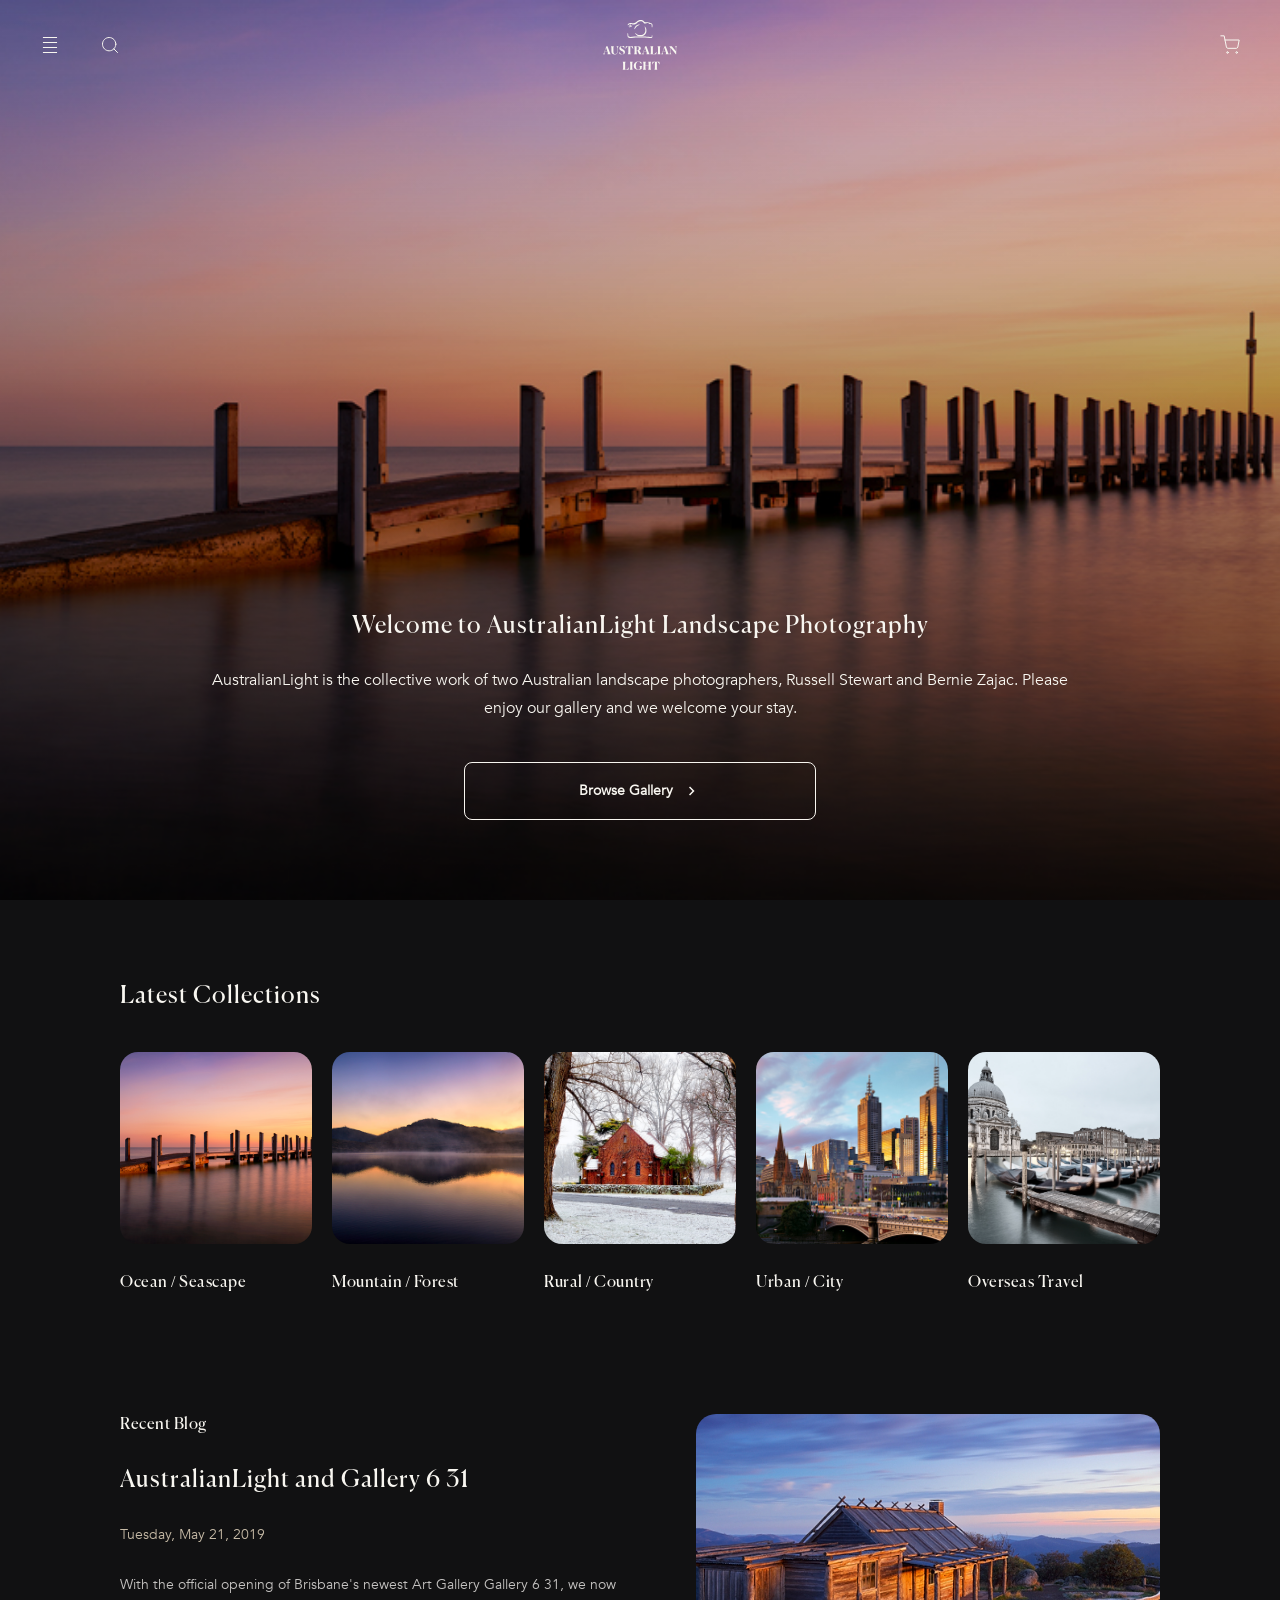
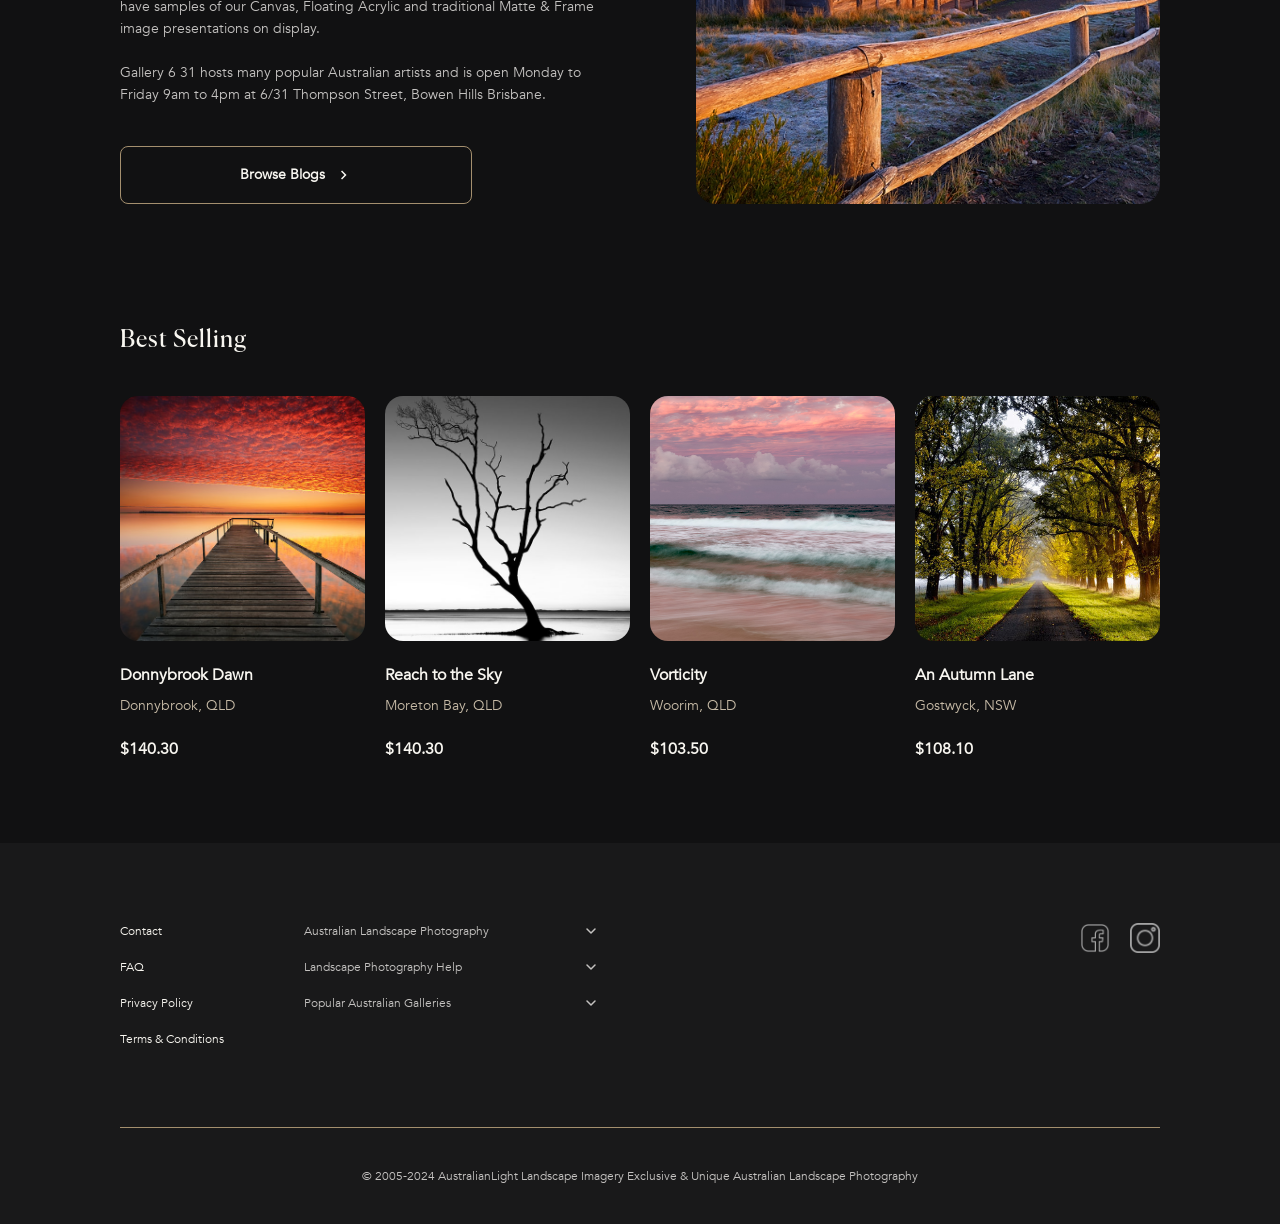
==== index.html @ 19e33f9a "Add 'history' section in search panel and use javascript to make the history items interactive." ====
<!DOCTYPE html>
<html lang="en">
<head>
    <meta charset="UTF-8">
    <meta name="viewport" content="width=device-width, initial-scale=1.0">
    <title>Document</title>
    <link rel="stylesheet" href="styles.css">

</head>

<body>
    
<header class="header">
    <nav class="nav">
        <div class="nav-left">

            <div class="sidebar" id="site-menu">
                
                <div>
                    <button class="closebtn" onclick="closeNav()" aria-label="Close menu">×</button>
                </div>
                
                <div class="sidebar-main">
                    <a href="latest_releases.html" class="body-1-medium">Latest Releases</a>

                    <button class="dropdown-btn body-1-medium" onclick="toggleDropdown(this)">
                        By Photographer
                        <svg class="arrow" width="16" height="16" viewBox="0 0 16 16">
                            <path d="M4 6L8 10L12 6" stroke="currentColor" stroke-width="1.5" fill="none" stroke-linecap="round" stroke-linejoin="round"/>
                        </svg>
                    </button>
                    <div class="dropdown">
                        <p class="body-2">Bernie Zajac</p>
                        <p class="body-2">Russels Stewart</p>
                    </div>

                    <button class="dropdown-btn body-1-medium" onclick="toggleDropdown(this)">
                        Print Galleries
                        <svg class="arrow" width="16" height="16" viewBox="0 0 16 16">
                            <path d="M4 6L8 10L12 6" stroke="currentColor" stroke-width="1.5" fill="none" stroke-linecap="round" stroke-linejoin="round"/>
                        </svg>
                    </button>
                    <div class="dropdown">
                        <a href="ocean.html" class="body-2">Ocean / Seascape</a>
                        <p class="body-2">Mountain / Forest</p>
                        <p class="body-2">Rural / Country</p>
                        <p class="body-2">Urban / City</p>
                        <p class="body-2">Panorama</p>
                        <p class="body-2">B&W / Toned</p>
                        <p class="body-2">Overseas Travel</p>
                    </div>

                    <button class="dropdown-btn body-1-medium" onclick="toggleDropdown(this)">
                        About
                        <svg class="arrow" width="16" height="16" viewBox="0 0 16 16">
                            <path d="M4 6L8 10L12 6" stroke="currentColor" stroke-width="1.5" fill="none" stroke-linecap="round" stroke-linejoin="round"/>
                        </svg>
                    </button>
                    <div class="dropdown">
                        <p class="body-2">About Us</p>
                        <p class="body-2">Our Mounts & Frames</p>
                        <p class="body-2">Our Print Process</p>
                        <p class="body-2">Our Print Sizes</p>
                    </div>

                    <button class="dropdown-btn body-1-medium" onclick="toggleDropdown(this)">
                        Blog
                        <svg class="arrow" width="16" height="16" viewBox="0 0 16 16">
                            <path d="M4 6L8 10L12 6" stroke="currentColor" stroke-width="1.5" fill="none" stroke-linecap="round" stroke-linejoin="round"/>
                        </svg>
                    </button>
                    <div class="dropdown">
                        <p class="body-2">AusLight SpotLights</p>
                        <a href="general.html" class="body-2">General</a>
                        <p class="body-2">Image Previews</p>
                        <p class="body-2">New Print Releases</p>
                        <p class="body-2">New Products</p>
                        <p class="body-2">Photography Adventures</p>
                        <p class="body-2">Photography Tips</p>
                    </div>

                    <p class="body-1-medium">Workshops</p>
                </div>

                <div class="sidebar-divider"></div>

                <div class="sidebar-bottom">

                    <button class="dropdown-btn body-1-medium" onclick="toggleDropdown(this)">
                        AUD / English
                        <svg class="arrow" width="16" height="16" viewBox="0 0 16 16">
                            <path d="M4 6L8 10L12 6" stroke="currentColor" stroke-width="1.5" fill="none" stroke-linecap="round" stroke-linejoin="round"/>
                        </svg>
                    </button>
                    <div class="dropdown">
                        <p class="body-2">AUD / English</p>
                        <p class="body-2">USD / English</p>
                    </div>

                    <p class="body-1-medium">Log In</p>
                    <p class="body-1-medium">Contact Us</p>
                </div>

            </div>

            <button class="menu-btn" aria-label="Open menu" onclick="openNav()">
                <img src="Assets/Menu.svg" alt="">
            </button>
            <button class="search-btn" aria-label="Search" onclick="openSearch()">
                <img src="Assets/Search.svg" alt="">
            </button>
        </div>

        <div class="logo">
            <button class="logo-btn" aria-label="Logo">
                <a href="index.html"><img src="Assets/Logo.svg" alt=""></a>
            </button>
        </div>

        <div class="nav-right">
            <button class="cart-btn" aria-label="Shopping cart">
                <img src="Assets/Cart.svg" alt="">
            </button>
        </div>
    </nav>
</header>

<main class="page-shell">

    <section class="hero">
        <div class="hero-overlay"></div>
        <div class="hero-content">
            <h1 class="hero-title h1">Welcome to AustralianLight Landscape Photography</h1>
            <p class="hero-description body-1">
                AustralianLight is the collective work of two Australian landscape photographers, Russell Stewart and Bernie Zajac. Please enjoy our gallery and we welcome your stay.
            </p>
            <a href="latest_releases.html" class="btn-primary body-2-bold">
                Browse Gallery
                <img src="Assets/Arrow.svg" alt="Arrow">
            </a>
        </div>
    </section>

    <section class="container" id="collections">
        <h1 class="section-title">Latest Collections</h1>
        <div class="collections-grid">
            <a href="ocean.html" class="collection-card">
                <article class="collection-image">
                    <img src="Assets/Ocean.jpg">
                </article>
                <h2>Ocean / Seascape</h2>
            </a>

            <figure class="collection-card">
                <article class="collection-image">
                    <img src="Assets/Mountain.jpg">
                </article>
                <h2>Mountain / Forest</h2>
            </figure>

            <figure class="collection-card">
                <article class="collection-image">
                    <img src="Assets/Rural.jpg">
                </article>
                <h2>Rural / Country</h2>
            </figure>

            <figure class="collection-card">
                <article class="collection-image">
                    <img src="Assets/Urban.jpg">
                </article>
                <h2>Urban / City</h2>
            </figure>

            <figure class="collection-card">
                <article class="collection-image">
                    <img src="Assets/Overseas.jpg">
                </article>
                <h2>Overseas Travel</h2>
            </figure>
        </div>
    </section>

    <section class="container" id="recent-blog">
        <div class="blog-grid">
            <div class="blog-content">
                <div class="blog-content-text">
                    <h2>Recent Blog</h2>
                    <h1>AustralianLight and Gallery 6 31</h1>
                    <p class="body-2-accent">Tuesday, May 21, 2019</p>
                    <p class="body-2">With the official opening of Brisbane's newest Art Gallery Gallery 6 31, we now have samples of our Canvas, Floating Acrylic and traditional Matte & Frame image presentations on display. <br> <br> Gallery 6 31 hosts many popular Australian artists and is open Monday to Friday 9am to 4pm at 6/31 Thompson Street, Bowen Hills Brisbane.</p>
                </div>
                <a href="Blogs" class="btn-secondary body-2-bold">
                    Browse Blogs <img src="Assets/Arrow.svg" alt="Arrow">
                </a>
            </div>
            <div class="blog-image">
                <img src="Assets/Blog.jpg">
            </div>
        </div>
    </section>

    <section class="container" id="best-selling">
        <h1 class="section-title">Best Selling</h1>
        <div class="product-grid">
            <figure class="product-card">
                <article class="product-image">
                    <img src="Assets/Donnybrook Dawn.jpg">
                </article>
                <div class="product-info">
                    <p class="body-1-medium">Donnybrook Dawn</p>
                    <p class="body-2-accent">Donnybrook, QLD</p>
                    <p class="body-1-medium">$140.30</p>
                </div>
            </figure>

            <figure class="product-card">
                <article class="product-image">
                    <img src="Assets/Reach to the Sky.jpg">
                </article>
                <div class="product-info">
                    <p class="body-1-medium">Reach to the Sky</p>
                    <p class="body-2-accent">Moreton Bay, QLD</p>
                    <p class="body-1-medium">$140.30</p>
                </div>
            </figure>

            <figure class="product-card">
                <article class="product-image">
                    <img src="Assets/Vorticity.jpg">
                </article>
                <div class="product-info">
                    <p class="body-1-medium">Vorticity</p>
                    <p class="body-2-accent">Woorim, QLD</p>
                    <p class="body-1-medium">$103.50</p>
                </div>
            </figure>

            <figure class="product-card">
                <article class="product-image">
                    <img src="Assets/An Autumn Lane.jpg">
                </article>
                <div class="product-info">
                    <p class="body-1-medium">An Autumn Lane</p>
                    <p class="body-2-accent">Gostwyck, NSW</p>
                    <p class="body-1-medium">$108.10</p>
                </div>
            </figure>
        </div>
    </section>

</main>

<aside class="search-panel" id="search-panel">
    <div class="search-inner">
        <div class="search-top">
            <button class="search-back-btn" onclick="closeSearch()" aria-label="Close search">
                <img src="Assets/Arrow.svg" style="transform: scaleX(-1);">
            </button>

            <div class="search-input-wrap">
                <input type="text" id="search-input" class="search-input body-2" placeholder="Search key words" oninput="handleSearchInput()">
                <button class="search-submit-btn" aria-label="Search">
                    <img src="Assets/Search.svg" alt="">
                </button>
            </div>
        </div>

        <div class="search-empty" id="search-empty">
            <section class="search-history">
                <h2>History</h2>

                <div class="history-list">
                    <div class="history-item body-2">
                        <span class="history-text clickable" onclick="fillSearch('Sunset')">
                            Sunset
                        </span>
                        <button class="history-delete body-1" onclick="deleteHistory(this)">×</button>
                    </div>
                    <div class="history-item body-2">
                        <span class="history-text">
                            Darling Harbour
                        </span>
                        <button class="history-delete body-1" onclick="deleteHistory(this)">×</button>
                    </div>
                
                    <div class="history-item body-2">
                        <span class="history-text">
                            Ocean
                        </span>
                        <button class="history-delete body-1" onclick="deleteHistory(this)">×</button>
                    </div>
                </div>
            </section>


        </div>

</aside>

<footer class="footer">
    <div class="footer-grid">
        <div class="footer-column">
            <p class="caption">Contact</p>
            <p class="caption">FAQ</p>
            <p class="caption">Privacy Policy</p>
            <p class="caption">Terms & Conditions</p>
        </div>
        <div class="footer-dropdown">
            <button class="dropdown-btn caption" onclick="toggleDropdown(this)">
                Australian Landscape Photography
                <svg class="arrow" width="16" height="16" viewBox="0 0 16 16">
                    <path d="M4 6L8 10L12 6" stroke="currentColor" stroke-width="1.5" fill="none" stroke-linecap="round" stroke-linejoin="round"/>
                </svg>
            </button>
            <div class="dropdown">
                <p class="caption">Exclusive Framed Prints</p>
                <p class="caption">Our Mounts and Frames</p>
                <p class="caption">Fine Art Landscape Photography</p>
                <p class="caption">Victorian Landscape Photography</p>
                <p class="caption">Melbourne Landscape Photography</p>
                <p class="caption">Sunshine Coast Landscape Photographer</p>
                <p class="caption">Canvas Wall Prints and Framed Art</p>
            </div>

            <button class="dropdown-btn caption" onclick="toggleDropdown(this)">
                Landscape Photography Help
                <svg class="arrow" width="16" height="16" viewBox="0 0 16 16">
                    <path d="M4 6L8 10L12 6" stroke="currentColor" stroke-width="1.5" fill="none" stroke-linecap="round" stroke-linejoin="round"/>
                </svg>
            </button>
            <div class="dropdown">
                <p class="caption">Landscape Photography Help</p>
                <p class="caption">Landscape Photography Blog</p>
                <p class="caption">Australian Photography Workshops</p>
                <p class="caption">Landscape Photography Tips</p>
                <p class="caption">Top 10 Tips for the Landscape Photographer</p>
                <p class="caption">How to Create Panoramic Images</p>
                <p class="caption">How to Photograph Lightning & Storms</p>
                <p class="caption">Focal Length vs. Perspective - What's the difference?</p>
                <p class="caption">How to use Graduated Neutral Density Filters</p>
            </div>

            <button class="dropdown-btn caption" onclick="toggleDropdown(this)">
                Popular Australian Galleries
                <svg class="arrow" width="16" height="16" viewBox="0 0 16 16">
                    <path d="M4 6L8 10L12 6" stroke="currentColor" stroke-width="1.5" fill="none" stroke-linecap="round" stroke-linejoin="round"/>
                </svg>
            </button>
            <div class="dropdown">
                <p class="caption">Australian Panoramic Photography</p>
                <p class="caption">Seascape Photos for Home</p>
                <p class="caption">Australian Landscape Photography</p>
                <p class="caption">Melbourne City Canvas</p>
                <p class="caption">Sunshine Coast Panoramic Photos</p>
                <p class="caption">Brisbane Landscape Photography</p>
                <p class="caption">Gold Coast Landscape Photography</p>
                <p class="caption">Fine Art Australian Landscape Prints</p>
                <p class="caption">Interior Design Ideas - Big Wall Prints</p>
            </div>
        </div>
        <div class="footer-social">
            <figure class="social-link">
                <img src="Assets/Facebook.png">
            </figure>
            <figure class="social-link">
                <img src="Assets/Instagram.png">
            </figure>
        </div>
    </div>

    <div class="footer-bottom">
        <div class="footer-divider"></div>
        <p class="caption">© 2005-2024 AustralianLight Landscape Imagery Exclusive & Unique Australian Landscape Photography</p>
    </div>
</footer>

<script src="script.js"></script>

</body>
</html>
---- styles.css ----
:root {
    /*Typeface*/
    --font-heading: 'Canela', serif;
    --font-body: 'Avenir', sans-serif;

    --color-bg-primary: #111112;
    --color-bg-secondary: #19191A;
    --color-bg-tertiary: #2c2c2c;

    --color-text-primary: #f8f6f0;
    --color-text-secondary: #c4c2c0;
    --color-text-tertiary: #605f5f;

    --color-accent: #a48f6e;
    --color-accent-light: #c6baa6;
}

@font-face {
    font-family: 'Canela';
    src: url('Canela Family/Canela-Regular-Trial.otf') format('opentype');
    font-weight: 400;
    font-style: normal;
}

@font-face {
    font-family: 'Avenir';
    src: url('Avenir\ Family/Avenir-Book.woff2') format('woff2');
    font-weight: 400;
    font-style: normal;
}

h1, h2 {
    font-family: 'Canela', serif;
    font-weight: 400; 
    color: var(--color-text-primary);
    margin: 0;
}

h1 {
    font-size: 24px;
    line-height: 32px;
    letter-spacing: 1px;
}

h2 {
    font-size: 16px;
    line-height: 22px;
    letter-spacing: 0.5px;
}

html {
    scroll-behavior: smooth;
}

body {
    margin: 0;
    font-family: 'Avenir', sans serif;
    font-weight: 400;
    color: var(--color-text-primary);
    background-color: var(--color-bg-primary);
}

main {
    background-color: var(--color-bg-primary);
}

.body-1 { 
    font-weight: 400;
    font-size: 16px;
    line-height: 28px;
    margin: 0;
}

.body-1-medium {
    font-weight: 600;
    font-size: 16px;
    line-height: 28px;
    margin: 0;
}

.body-2 { 
    font-family: 'Avenir';
    font-weight: 400;
    font-size: 14px;
    line-height: 22px;
    margin: 0;
}

.body-2-bold { 
    font-weight: bold;
    font-size: 14px;
    line-height: 22px;
    margin: 0;
}

.body-2-accent {
    font-weight: 400;
    font-size: 14px;
    line-height: 22px;
    color: var(--color-accent-light);
    margin: 0;
}

.caption {
    font-weight: 400;
    font-size: 12px;
    margin: 0;
}

.caption-para {
    font-weight: 400;
    font-size: 12px;
    margin: 0;
    line-height: 20px;
}

a {
    text-decoration: none;
    color: var(--color-text-primary);
}

button {
    background: none;
    border: none;
    cursor: pointer;
    padding: 0;
    margin: 0;
    font-family: 'Avenir', sans serif;
    font-weight: 400;
    color: var(--color-text-primary);
}

img {
    max-width: 100%;
    height: auto;
    display: block;
}

figure {
    margin: 0;
}

select {
    color: var(--color-text-primary);
    text-decoration: none;
    font-family: 'Avenir', sans serif;
    font-weight: 400;
}

.container {
    max-width: 1440px;
    margin: 0 auto;
    padding: 80px 120px 0 120px;
}

.section-title {
    margin-bottom: 40px;
}

.header {
    position: fixed;
    top: 0;
    left: 0;
    right: 0;
    z-index: 1000;
    background-color: transparent;
    transition: background-color 0.4s ease;
    height: 90px;
}

.header.scrolled {
    background-color: #111112cc;
}

.nav {
    display: grid;
    grid-template-columns: 1fr auto 1fr; /*flexible space*/
    align-items: center;
    padding: 20px 40px;
}

.nav-left {
    display: flex;
    align-items: center;
    gap: 40px;
    justify-self: start;
}

.logo {
    justify-self: center;
    height: 50px;
}

.logo-btn {
    padding: 0;
    border: none;
}

.nav-right {
    display: flex;
    align-items: center;
    justify-self: end;
}

.menu-btn, .search-btn, .cart-btn {
    padding: 0px;
}

.sidebar {
    width: 0;
    height: 100%;
    position: fixed;
    z-index: 1000;
    top: 0;
    left: 0;
    background-color: var(--color-bg-secondary);
    overflow-x: hidden;
    transition: 0.5s;
}

.closebtn {
    position: absolute;
    top: 40px;
    right: 40px;
    font-size: 30px;
    color: var(--color-text-tertiary);
    cursor: pointer;
}

.sidebar-main,
.sidebar-bottom {
    display: flex;
    flex-direction: column;
}

.sidebar-main {
    margin: 80px 0 40px 0;
}

.sidebar a, .sidebar p, 
.dropdown-btn {
    width: 100%;
    min-height: 60px;
    padding: 0 40px;
    box-sizing: border-box;
    display: flex;
    align-items: center;
    justify-content: space-between;
    text-align: left;
    white-space: nowrap;
    background: none;
    border: none;
    color: var(--color-text-primary);
    cursor: pointer;
}

.sidebar p {
    cursor: default;
}

.sidebar-bottom a,
.sidebar-bottom .dropdown-btn {
    color: var(--color-text-secondary);
}

.sidebar a:hover,
.dropdown-btn:hover {
    color: var(--color-accent);
}

.dropdown {
    max-height: 0;
    overflow: hidden;
    transition: max-height 0.5s ease;
}

.dropdown a, .dropdown p {
    min-height: 40px;
    color: var(--color-text-secondary);
    padding-left: 50px;
}

.dropdown p:hover {
    color: var(--color-accent);
    cursor: default;
}

.dropdown-btn.active + .dropdown {
    max-height: 360px;
}

.arrow {
    transition: transform 0.3s ease;
    flex-shrink: 0;
}

.dropdown-btn.active .arrow {
    transform: rotate(180deg);
}

.price-filter {
    display: flex;
    align-items: center;
    gap: 10px;
    padding: 10px 40px;
}

.price-input {
    width: 100%;
    height: 42px;
    border: 1px solid var(--color-text-tertiary);
    border-radius: 10px;
    background: transparent;
    color: var(--color-text-primary);
    padding: 0 10px;
}

.price-input::placeholder {
    color: var(--color-text-tertiary);
}

.price-input:focus {
    outline: none;
    border-color: var(--color-accent);
}

.price-dash {
    color: var(--color-text-tertiary);
}

.filter-options {
    min-height: 0;
    display: flex;
    flex-direction: column;
    gap: 16px;
    padding: 0 40px;
}

.filter-option {
    min-height: 32px;
    display: flex;
    align-items: center;
    gap: 18px;
    cursor: pointer;
}

.filter-option input[type="checkbox"] {
    appearance: none;
    width: 18px;
    height: 18px;
    border: 1px solid var(--color-text-tertiary);
    border-radius: 50%;
    position: relative;
}

.filter-option input[type="checkbox"]::after {
    content: "";
    position: absolute;
    width: 8px;
    height: 8px;
    background-color: var(--color-accent);
    border-radius: 50%;
    top: 50%;
    left: 50%;
    transform: translate(-50%, -50%) scale(0);
    transition: transform 0.2s ease;
}

.filter-option input[type="checkbox"]:checked::after {
    transform: translate(-50%, -50%) scale(1);
}

.filter-option input[type="checkbox"]:hover {
    border-color: var(--color-accent);
}

.sidebar-divider {
    height: 1px;
    background-color: var(--color-accent);
    opacity: 0.6;
    margin: 28px 40px;
}

.sort-wrapper {
    position: relative;
}

.sort-menu {
    position: absolute;
    top: 32px;
    right: 0;
    width: 220px;
    background-color: var(--color-bg-secondary);
    padding: 16px 0;
    display: none;
    z-index: 1000;
}

.sort-menu.open {
    display: flex;
    flex-direction: column;
}

.sort-menu button {
    width: 100%;
    padding: 12px 24px;
    text-align: left;
    color: var(--color-text-secondary);
}

.sort-menu button:hover {
    color: var(--color-accent);
}

.sort-btn.active .arrow {
    transform: rotate(180deg);
}

.search-panel {
    width: 0;
    height: 100vh;
    position: fixed;
    top: 0;
    left: 0;
    z-index: 3000;
    background-color: var(--color-bg-secondary);
    overflow-x: hidden;
    overflow-y: auto;
    transition: width 0.4s ease;
}

.search-panel.open {
    width: 520px;
}

.search-inner {
    width: 520px;
    padding: 40px;
    box-sizing: border-box;
}

.search-top {
    display: flex;
    align-items: center;
    gap: 20px;
    margin-bottom: 30px;
}

.search-input-wrap {
    flex: 1;
    height: 48px;
    background-color: var(--color-bg-tertiary);
    border-radius: 8px;
    display: flex;
    align-items: center;
    padding: 0 16px;
}

.search-input {
    flex: 1;
    border: none;
    outline: none;
    background: transparent;
    color: var(--color-text-primary);
}

.search-input::placeholder {
    color: var(--color-text-tertiary);
}

.search-history h2 {
    margin-bottom: 20px;
}

.history-list {
    display: flex;
    flex-direction: column;
    gap: 16px;
}

.history-item {
    display: flex;
    justify-content: space-between;
    color: var(--color-text-secondary);
}

.history-item span {
    color: var(--color-text-secondary);
}

.history-text.clickable {
    cursor: pointer;
}

.history-delete {
    color: var(--color-text-secondary);
}

.history-delete:hover {
    color: var(--color-accent);
}

.hero {
    position: relative;
    height: 100vh;
    display: flex;
    align-items: flex-end;
    justify-content: center;
    text-align: center;
    background-image: url(Assets/Hero.jpg);
    background-size: cover;
    background-position: center;
    background-repeat: no-repeat;
    background-attachment: fixed;
    overflow: hidden;
}

.hero-overlay {
    position: absolute;
    inset: 0;
    background: linear-gradient(
        to bottom,
        #11111200,
        #111112bd
    );
    pointer-events: none;
    mix-blend-mode: multiply;
}

.breadcrumb, .quicknav {
    display: flex;
    align-items: center;
    gap: 14px;
    color: var(--color-text-secondary);
    padding: 130px 120px 40px 120px;
}

.breadcrumb img, .quicknav img {
    opacity: 60%;
}

.breadcrumb a, .quicknav a {
    color: var(--color-text-secondary);
}

.breadcrumb a:hover, .quicknav a:hover {
    color: var(--color-accent);
}

.hero-content {
    position: relative;
    z-index: 1;
    max-width: 860px;
    padding: 0 40px;
    margin-bottom: 80px;
}

.hero-title {
    margin-bottom: 24px;
}

.btn-primary {
    width: 350px;
    height: 56px;
    margin-top: 40px;
    display: inline-flex;
    align-items: center;
    justify-content: center;
    border: 1px solid var(--color-text-primary);
    border-radius: 8px;
    gap: 10px;
    padding: 0;
}

.btn-primary:hover {
    background-color: var(--color-text-primary);
    color: var(--color-bg-primary);
}

.btn-primary:hover img{
    filter: brightness(0.07);
}

.collections-grid {
    display: grid;
    grid-template-columns: repeat(5, 1fr);
    gap: 20px;
}

.collection-card {
    display: flex;
    flex-direction: column;
    gap: 28px;
}

.collection-image {
    aspect-ratio: 1; /* maintains cosistent proportions */
    border-radius: 18px;
    overflow: hidden;
}

.collection-image img {
    width: 100%;
    height: 100%;
    object-fit: cover; 
}

#recent-blog {
    margin-top: 40px;
}

.blog-grid {
    display: flex;
    flex-direction: row;
    gap: 80px;
}

.blog-content {
    display: flex;
    flex-direction: column;
    gap: 40px;
}

.blog-content-text {
    display: flex;
    flex-direction: column;
    gap: 28px;
}

.blog-content-text .body-2 {
    color: var(--color-text-secondary);
}

.btn-secondary {
    width: 350px;
    height: 56px;
    display: inline-flex;
    align-items: center;
    justify-content: center;
    border: 1px solid var(--color-accent);
    border-radius: 8px;
    gap: 10px;
    padding: 0;
}

.btn-secondary:hover {
    background-color: var(--color-accent);
    color: var(--color-bg-primary);
}

.btn-secondary:hover img{
    filter: brightness(0.07);
}

.blog-image {
    aspect-ratio: 3/2;
    border-radius: 20px;
    overflow: hidden;
}

.blog-image img {
    width: 100%;
    height: 100%;
    object-fit: cover; 
}

#best-selling {
    margin-top: 40px;
}

.product-grid {
    display: grid;
    grid-template-columns: repeat(4, 1fr);
    gap: 20px;
}

.product-card {
    display: flex;
    flex-direction: column;
    gap: 20px;
}

.product-image {
    aspect-ratio: 1; 
    border-radius: 18px;
    overflow: hidden;
}

.product-image img {
    width: 100%;
    height: 100%;
    object-fit: cover; 
}

.product-info {
    display: flex;
    flex-direction: column;
    gap: 6px;
}

.product-info .body-2-accent {
    margin-bottom: 12px;
}

.product-list {
    padding: 0 120px;
}

.listing-toolbar {
    display: flex;
    justify-content: space-between;
    align-items: center;
    margin-bottom: 40px;
}

.filter-btn,
.sort-btn {
    display: inline-flex;
    align-items: center;
    gap: 12px;
    color: var(--color-text-primary);
}

.filter-btn img {
    width: 20px;
    height: 20px;
}

.products {
    display: grid;
    grid-template-columns: repeat(4, 1fr);
    column-gap: 20px;
    row-gap: 40px;
}

.product-detail {
    display: grid;
    grid-template-columns: 1.6fr 0.8fr;
    gap: 120px;
    align-items: start;
    padding: 0 120px;
}

.product-detail-image img {
    width: 100%;
    display: block;
}

.portrait-image {
    overflow: hidden;
}

.portrait-image img {
    width: 100%;
    display: block;
    object-fit: contain;
}

.product-detail-info {
    max-width: 380px;
    display: flex;
    flex-direction: column;
    gap: 20px;
}

.product-divider {
    height: 1px;
    background-color: var(--color-bg-tertiary);
}

.product-options {
    margin-top: 20px;
    display: flex;
    flex-direction: column;
    gap: 24px;
}

.option-group {
    position: relative;
    display: flex;
    flex-direction: column;
    gap: 10px;
}

.option-select {
    width: 100%;
    height: 48px;
    padding: 0 44px 0 20px;
    border: 1px solid var(--color-text-tertiary);
    border-radius: 8px;
    background-color: transparent;
    outline: none;
    cursor: pointer;

    appearance: none;
    -webkit-appearance: none;
    -moz-appearance: none;
}

.option-select:hover {
    border-color: var(--color-accent);
}

.option-group .arrow {
    position: absolute;
    right: 20px;
    bottom: 16px;
    pointer-events: none;
}

.add-cart-btn {
    height: 52px;
    margin-top: 16px;
    border-radius: 8px;
    background-color: var(--color-accent);
    color: var(--color-bg-primary);
}

.add-cart-btn:hover {
    background-color: var(--color-accent-light);
}

.product-accordion {
    margin-top: 20px;
    display: flex;
    flex-direction: column;
}

.product-accordion .dropdown-btn {
    width: 100%;
    min-height: 52px;
    padding: 0;
}

.product-accordion .dropdown {
    max-height: 0;
    overflow: hidden;
    transition: max-height 0.5s ease;
}

.product-accordion .dropdown-btn.active + .dropdown {
    max-height: 500px;
}

.product-accordion .dropdown p {
    padding: 10px 0;
    color: var(--color-text-secondary);
}

.footer {
    background-color: var(--color-bg-secondary);
    margin-top: 80px;
}

.footer-grid {
    display: grid;
    grid-template-columns: auto auto 1fr;
    padding: 80px 120px;
}

.footer-column {
    display: flex;
    flex-direction: column;
    gap: 20px;
    margin-right: 80px;
}

.footer-dropdown {
    display: flex;
    flex-direction: column;
}

.footer-dropdown .dropdown-btn {
    min-height: 0px;
    margin-bottom: 20px;
    width: 100%;
    padding: 0;
    display: flex;
    align-items: center;
    text-align: left;
    border: none;
    color: var(--color-text-secondary);
    cursor: pointer;
    gap: 10px;
}

.footer-dropdown .dropdown {
    max-height: 0;
    overflow: hidden;
    transition: max-height 0.4s ease;
}

.footer-dropdown .dropdown p {
    display: block;
    padding-left: 10px;
    margin-bottom: 20px;
    min-height: 0;
    color: var(--color-text-tertiary);
}

.footer-social {
    justify-self: end;
    display: flex;
    gap: 20px;
}

.footer-social img {
    width: 30px;
    opacity: 60%;
}

.footer-bottom {
    padding: 0 120px 40px 120px;
    text-align: center;
    color: var(--color-text-secondary);
}

.footer-divider {
    height: 1px;
    background-color: var(--color-accent);
    margin-bottom: 40px;
}

@media (max-width:1024px) {
    .container {
        padding: 80px 60px 0 60px;
    }

    .collections-grid {
        display: flex;
        gap: 20px;
        overflow-x: auto;
        scroll-snap-type: x mandatory;
    }
    
    .collection-card {
        flex: 0 0 224px;
        scroll-snap-align: start;
    }
    
    .collections-grid::-webkit-scrollbar {
        display: none;
    }

    .collections-grid {
        scrollbar-width: none;
    }

    .product-grid {
        display: flex;
        gap: 20px;
        overflow-x: auto;
        scroll-snap-type: x mandatory;
    }
    
    .product-card {
        flex: 0 0 200px;
        scroll-snap-align: start;
    }
    
    .product-grid::-webkit-scrollbar {
        display: none;
    }

    .product-grid {
        scrollbar-width: none;
    }

    .breadcrumb, .quicknav {
        padding: 130px 60px 40px 60px;
    }

    .product-list {
        padding: 0 60px;
    }

    .products {
        grid-template-columns: repeat(3, 1fr);
        gap: 40px 20px;
        overflow: visible;
        scroll-snap-type: none;
    }

    .product-detail {
        padding: 0 60px;
        gap: 60px;
    }

    .footer-grid {
        padding: 80px 60px;
    }

    .footer-bottom {
        padding: 0 60px 40px 60px;
    }
}

@media (max-width: 768px) {
    .nav {
        padding: 20px;
    }
    
    .container {
        padding: 40px 20px 0 20px;
    }

    .section-title{
        margin-bottom: 20px;
    }

    #recent-blog, #best-selling {
        gap: 20px;
        margin-top: 0;
    }

    .blog-grid {
        flex-direction: column;
        gap: 20px;
        margin-top: 0;
    }

    .blog-image {
        order: 1;
        aspect-ratio: 3/2;
    }

    .blog-content {
        order: 2;
        gap: 20px;
    }

    .blog-content-text {
        gap: 10px;
    }

    .product-list {
        padding: 0 20px;
    }

    .breadcrumb, .quicknav {
        padding: 110px 20px 20px 20px;
    }

    .products {
        grid-template-columns: repeat(2, 1fr);
        gap: 20px;
        overflow: visible;
    }

    .listing-toolbar {
        margin-bottom: 20px;
    }

    .product-detail {
        padding: 0 20px;
        display: flex;
        flex-direction: column;
        gap: 30px;
    }

    .product-accordion, .product-options {
        margin-top: 10px;
    }

    .product-detail-image {
        width: 100vw;
        margin-left: calc(-1 * 20px);
    }

    .footer {
        margin-top: 40px;
    }

    .footer-grid {
        padding: 30px 20px;
        display: flex;
        flex-direction: column;
        gap: 30px;
    }

    .footer-bottom {
        padding: 0 20px 30px 20px;
        text-align: left;
    }
}
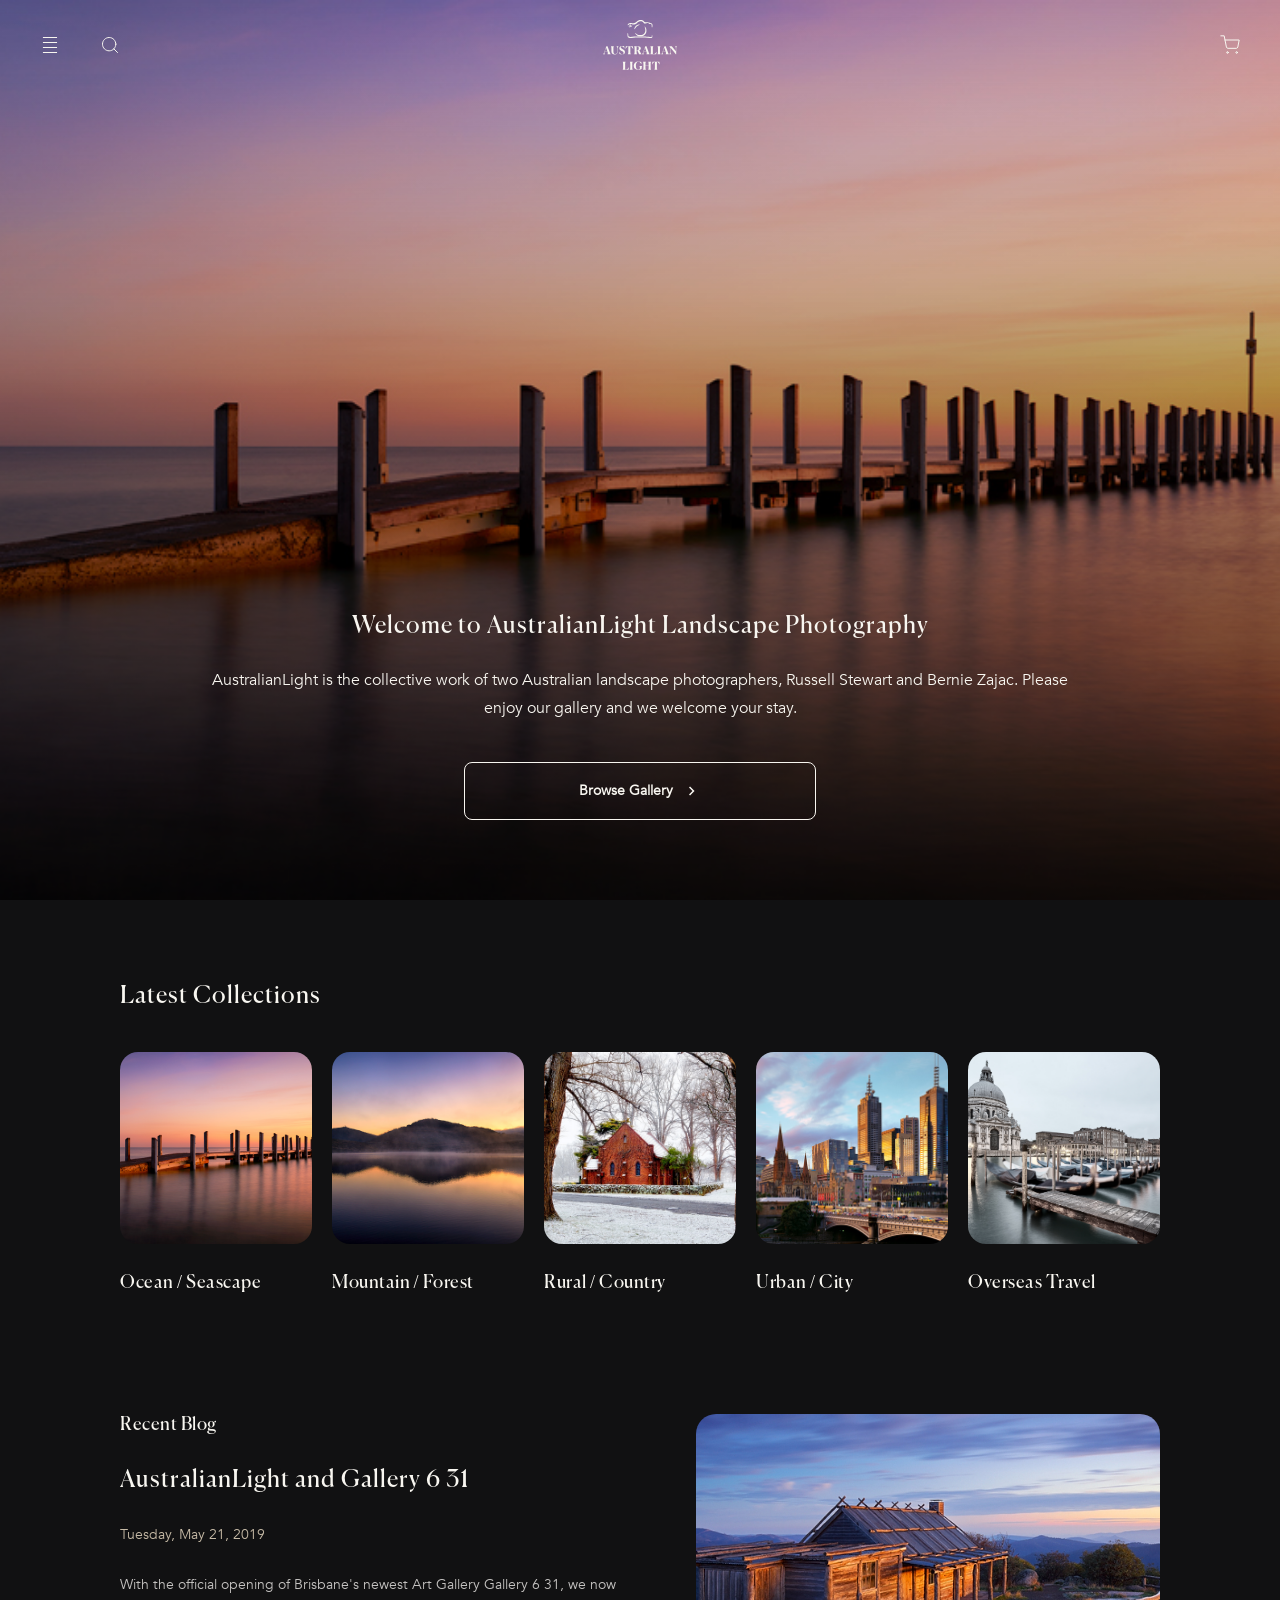
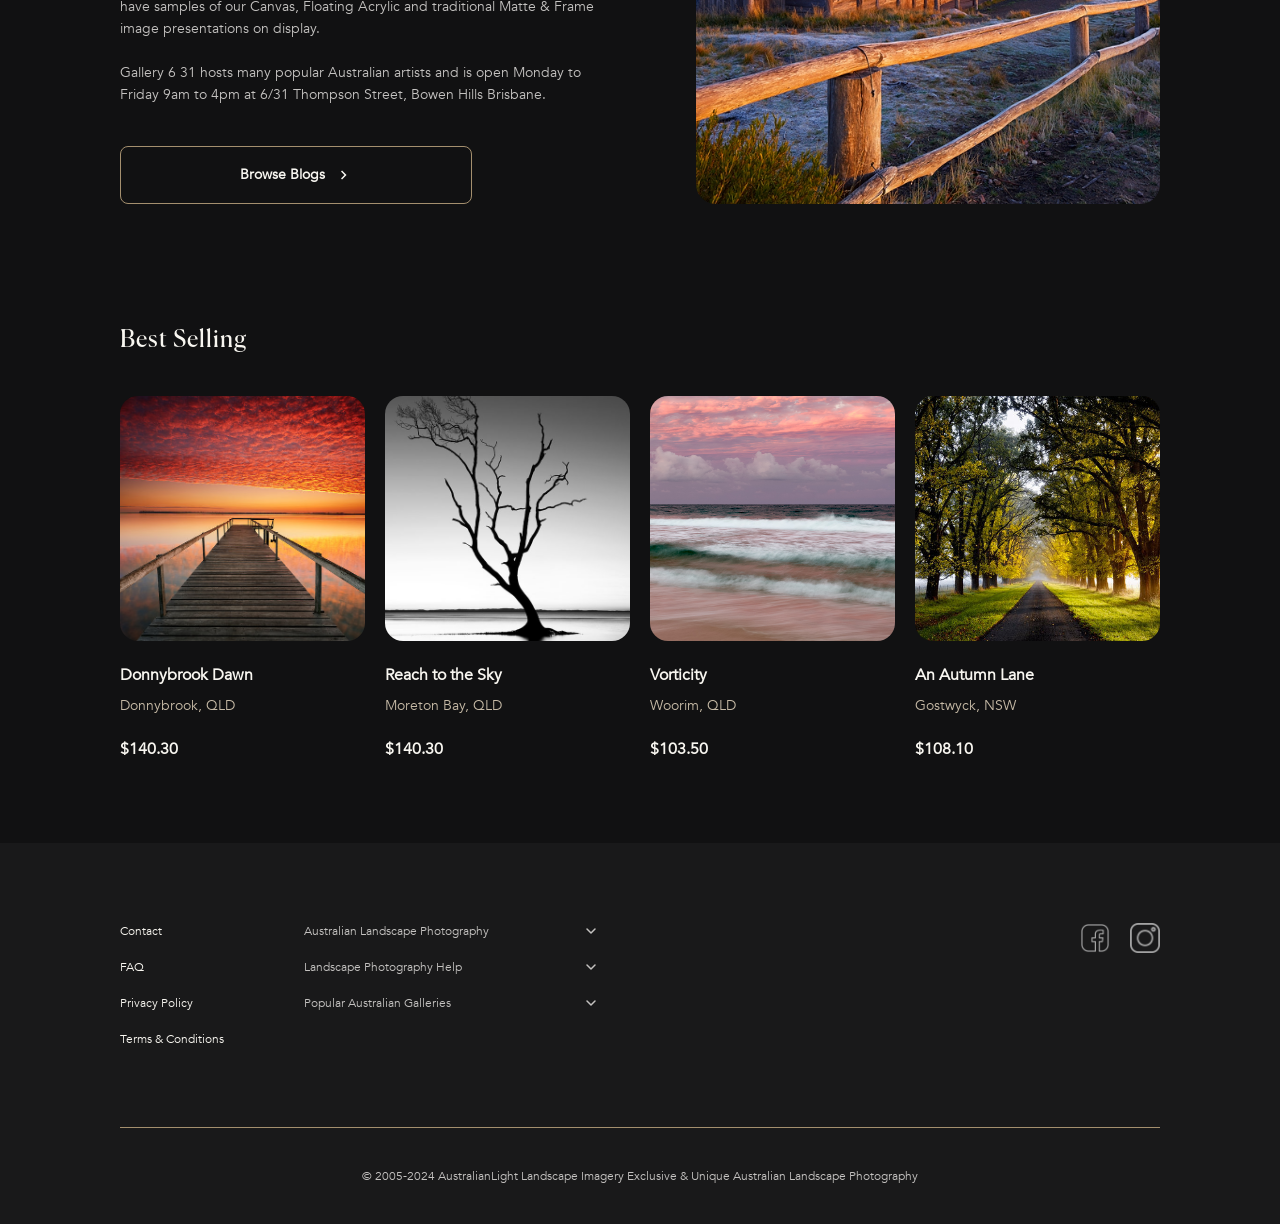
==== commit aa153123: "Adjust and debug main javascript to have all overlay panels share one close function, that only one " ====
--- a/index.html
+++ b/index.html
@@ -13,96 +13,6 @@
 <header class="header">
     <nav class="nav">
         <div class="nav-left">
-
-            <div class="sidebar" id="site-menu">
-                
-                <div>
-                    <button class="closebtn" onclick="closeNav()" aria-label="Close menu">×</button>
-                </div>
-                
-                <div class="sidebar-main">
-                    <a href="latest_releases.html" class="body-1-medium">Latest Releases</a>
-
-                    <button class="dropdown-btn body-1-medium" onclick="toggleDropdown(this)">
-                        By Photographer
-                        <svg class="arrow" width="16" height="16" viewBox="0 0 16 16">
-                            <path d="M4 6L8 10L12 6" stroke="currentColor" stroke-width="1.5" fill="none" stroke-linecap="round" stroke-linejoin="round"/>
-                        </svg>
-                    </button>
-                    <div class="dropdown">
-                        <p class="body-2">Bernie Zajac</p>
-                        <p class="body-2">Russels Stewart</p>
-                    </div>
-
-                    <button class="dropdown-btn body-1-medium" onclick="toggleDropdown(this)">
-                        Print Galleries
-                        <svg class="arrow" width="16" height="16" viewBox="0 0 16 16">
-                            <path d="M4 6L8 10L12 6" stroke="currentColor" stroke-width="1.5" fill="none" stroke-linecap="round" stroke-linejoin="round"/>
-                        </svg>
-                    </button>
-                    <div class="dropdown">
-                        <a href="ocean.html" class="body-2">Ocean / Seascape</a>
-                        <p class="body-2">Mountain / Forest</p>
-                        <p class="body-2">Rural / Country</p>
-                        <p class="body-2">Urban / City</p>
-                        <p class="body-2">Panorama</p>
-                        <p class="body-2">B&W / Toned</p>
-                        <p class="body-2">Overseas Travel</p>
-                    </div>
-
-                    <button class="dropdown-btn body-1-medium" onclick="toggleDropdown(this)">
-                        About
-                        <svg class="arrow" width="16" height="16" viewBox="0 0 16 16">
-                            <path d="M4 6L8 10L12 6" stroke="currentColor" stroke-width="1.5" fill="none" stroke-linecap="round" stroke-linejoin="round"/>
-                        </svg>
-                    </button>
-                    <div class="dropdown">
-                        <p class="body-2">About Us</p>
-                        <p class="body-2">Our Mounts & Frames</p>
-                        <p class="body-2">Our Print Process</p>
-                        <p class="body-2">Our Print Sizes</p>
-                    </div>
-
-                    <button class="dropdown-btn body-1-medium" onclick="toggleDropdown(this)">
-                        Blog
-                        <svg class="arrow" width="16" height="16" viewBox="0 0 16 16">
-                            <path d="M4 6L8 10L12 6" stroke="currentColor" stroke-width="1.5" fill="none" stroke-linecap="round" stroke-linejoin="round"/>
-                        </svg>
-                    </button>
-                    <div class="dropdown">
-                        <p class="body-2">AusLight SpotLights</p>
-                        <a href="general.html" class="body-2">General</a>
-                        <p class="body-2">Image Previews</p>
-                        <p class="body-2">New Print Releases</p>
-                        <p class="body-2">New Products</p>
-                        <p class="body-2">Photography Adventures</p>
-                        <p class="body-2">Photography Tips</p>
-                    </div>
-
-                    <p class="body-1-medium">Workshops</p>
-                </div>
-
-                <div class="sidebar-divider"></div>
-
-                <div class="sidebar-bottom">
-
-                    <button class="dropdown-btn body-1-medium" onclick="toggleDropdown(this)">
-                        AUD / English
-                        <svg class="arrow" width="16" height="16" viewBox="0 0 16 16">
-                            <path d="M4 6L8 10L12 6" stroke="currentColor" stroke-width="1.5" fill="none" stroke-linecap="round" stroke-linejoin="round"/>
-                        </svg>
-                    </button>
-                    <div class="dropdown">
-                        <p class="body-2">AUD / English</p>
-                        <p class="body-2">USD / English</p>
-                    </div>
-
-                    <p class="body-1-medium">Log In</p>
-                    <p class="body-1-medium">Contact Us</p>
-                </div>
-
-            </div>
-
             <button class="menu-btn" aria-label="Open menu" onclick="openNav()">
                 <img src="Assets/Menu.svg" alt="">
             </button>
@@ -118,7 +28,7 @@
         </div>
 
         <div class="nav-right">
-            <button class="cart-btn" aria-label="Shopping cart">
+            <button class="cart-btn" aria-label="Shopping cart" onclick="openCart()">
                 <img src="Assets/Cart.svg" alt="">
             </button>
         </div>
@@ -251,6 +161,97 @@
 
 </main>
 
+<div class="page-overlay" id="page-overlay" onclick="closeAllPanels()"></div>
+
+<aside class="sidebar" id="site-menu">
+                
+    <div>
+        <button class="closebtn" onclick="closeNav()" aria-label="Close menu">×</button>
+    </div>
+    
+    <div class="sidebar-main">
+        <a href="latest_releases.html" class="body-1-medium">Latest Releases</a>
+
+        <button class="dropdown-btn body-1-medium" onclick="toggleDropdown(this)">
+            By Photographer
+            <svg class="arrow" width="16" height="16" viewBox="0 0 16 16">
+                <path d="M4 6L8 10L12 6" stroke="currentColor" stroke-width="1.5" fill="none" stroke-linecap="round" stroke-linejoin="round"/>
+            </svg>
+        </button>
+        <div class="dropdown">
+            <p class="body-2">Bernie Zajac</p>
+            <p class="body-2">Russels Stewart</p>
+        </div>
+
+        <button class="dropdown-btn body-1-medium" onclick="toggleDropdown(this)">
+            Print Galleries
+            <svg class="arrow" width="16" height="16" viewBox="0 0 16 16">
+                <path d="M4 6L8 10L12 6" stroke="currentColor" stroke-width="1.5" fill="none" stroke-linecap="round" stroke-linejoin="round"/>
+            </svg>
+        </button>
+        <div class="dropdown">
+            <a href="ocean.html" class="body-2">Ocean / Seascape</a>
+            <p class="body-2">Mountain / Forest</p>
+            <p class="body-2">Rural / Country</p>
+            <p class="body-2">Urban / City</p>
+            <p class="body-2">Panorama</p>
+            <p class="body-2">B&W / Toned</p>
+            <p class="body-2">Overseas Travel</p>
+        </div>
+
+        <button class="dropdown-btn body-1-medium" onclick="toggleDropdown(this)">
+            About
+            <svg class="arrow" width="16" height="16" viewBox="0 0 16 16">
+                <path d="M4 6L8 10L12 6" stroke="currentColor" stroke-width="1.5" fill="none" stroke-linecap="round" stroke-linejoin="round"/>
+            </svg>
+        </button>
+        <div class="dropdown">
+            <p class="body-2">About Us</p>
+            <p class="body-2">Our Mounts & Frames</p>
+            <p class="body-2">Our Print Process</p>
+            <p class="body-2">Our Print Sizes</p>
+        </div>
+
+        <button class="dropdown-btn body-1-medium" onclick="toggleDropdown(this)">
+            Blog
+            <svg class="arrow" width="16" height="16" viewBox="0 0 16 16">
+                <path d="M4 6L8 10L12 6" stroke="currentColor" stroke-width="1.5" fill="none" stroke-linecap="round" stroke-linejoin="round"/>
+            </svg>
+        </button>
+        <div class="dropdown">
+            <p class="body-2">AusLight SpotLights</p>
+            <a href="general.html" class="body-2">General</a>
+            <p class="body-2">Image Previews</p>
+            <p class="body-2">New Print Releases</p>
+            <p class="body-2">New Products</p>
+            <p class="body-2">Photography Adventures</p>
+            <p class="body-2">Photography Tips</p>
+        </div>
+
+        <p class="body-1-medium">Workshops</p>
+    </div>
+
+    <div class="sidebar-divider"></div>
+
+    <div class="sidebar-bottom">
+
+        <button class="dropdown-btn body-1-medium" onclick="toggleDropdown(this)">
+            AUD / English
+            <svg class="arrow" width="16" height="16" viewBox="0 0 16 16">
+                <path d="M4 6L8 10L12 6" stroke="currentColor" stroke-width="1.5" fill="none" stroke-linecap="round" stroke-linejoin="round"/>
+            </svg>
+        </button>
+        <div class="dropdown">
+            <p class="body-2">AUD / English</p>
+            <p class="body-2">USD / English</p>
+        </div>
+
+        <p class="body-1-medium">Log In</p>
+        <p class="body-1-medium">Contact Us</p>
+    </div>
+
+</aside>
+
 <aside class="search-panel" id="search-panel">
     <div class="search-inner">
         <div class="search-top">
@@ -259,8 +260,8 @@
             </button>
 
             <div class="search-input-wrap">
-                <input type="text" id="search-input" class="search-input body-2" placeholder="Search key words" oninput="handleSearchInput()">
-                <button class="search-submit-btn" aria-label="Search">
+                <input type="text" id="search-input" class="search-input body-2" placeholder="Search key words">
+                <button class="search-submit-btn" aria-label="Search" onclick="submitSearch()">
                     <img src="Assets/Search.svg" alt="">
                 </button>
             </div>
@@ -293,9 +294,164 @@
                 </div>
             </section>
 
-
-        </div>
-
+            <section class="search-section">
+                <h2>For You</h2>
+
+                <div class="search-product-grid">
+                    <figure class="product-card">
+                        <article class="product-image">
+                            <img src="Assets/Donnybrook Dawn.jpg">
+                        </article>
+                        <div class="product-info">
+                            <p class="body-1-medium">Donnybrook Dawn</p>
+                            <p class="body-2-accent">Donnybrook, QLD</p>
+                            <p class="body-1-medium">$140.30</p>
+                        </div>
+                    </figure>
+
+                    <figure class="product-card">
+                        <article class="product-image">
+                            <img src="Assets/OS_3.jpg">
+                        </article>
+                        <div class="product-info">
+                            <p class="body-1-medium">Parhelion</p>
+                            <p class="body-2-accent">Woorim, Bribie Island, QLD</p>
+                            <p class="body-1-medium">$124.20</p>
+                        </div>
+                    </figure>
+
+                    <figure class="product-card">
+                        <article class="product-image">
+                            <img src="Assets/OS_7.jpg">
+                        </article>
+                        <div class="product-info">
+                            <p class="body-1-medium">Yallingup Beach</p>
+                            <p class="body-2-accent">Yallingup Beach, WA</p>
+                            <p class="body-1-medium">$103.50</p>
+                        </div>
+                    </figure>
+
+                    <figure class="product-card">
+                        <article class="product-image">
+                            <img src="Assets/OS_5.jpg">
+                        </article>
+                        <div class="product-info">
+                            <p class="body-1-medium">Yallingup Skydance</p>
+                            <p class="body-2-accent">Yallingup Beach, WA</p>
+                            <p class="body-1-medium">$124.20</p>
+                        </div>
+                    </figure>
+                </div>
+            </section>
+        </div>
+        
+        <div class="search-results" id="search-results">
+            <section class="search-section">
+                <div class="search-section-head">
+                    <h2>Suggested Prints</h2>
+                    <a href="sunset.html" class="caption" onclick="saveSearchNavigation('Search Results', 'sunset.html')">View All</a>
+                </div>
+
+                <div class="search-product-grid">
+
+                    <figure class="product-card">
+                        <article class="product-image">
+                            <img src="Assets/A Darwin Sunset.jpg">
+                        </article>
+                        <div class="product-info">
+                            <p class="body-1-medium">A Darwin Sunset</p>
+                            <p class="body-2-accent">Darwin, NT</p>
+                            <p class="body-1-medium">$103.50</p>
+                        </div>
+                    </figure>
+
+                    <a href="a_king's_sunset.html" class="product-card" onclick="saveSearchNavigation('Search Results', 'sunset.html')">
+                        <article class="product-image">
+                            <img src="Assets/A King's Sunset.jpg">
+                        </article>
+                        <div class="product-info">
+                            <p class="body-1-medium">A King's Sunset</p>
+                            <p class="body-2-accent">Kings Beach, Caloundra QLD</p>
+                            <p class="body-1-medium">$163.30</p>
+                        </div>
+                    </a>
+
+                    <figure class="product-card">
+                        <article class="product-image">
+                            <img src="Assets/A Simple Country Sunset.jpg">
+                        </article>
+                        <div class="product-info">
+                            <p class="body-1-medium">A Simple Country Sunset</p>
+                            <p class="body-2-accent">Kingaroy, QLD</p>
+                            <p class="body-1-medium">$124.20</p>
+                        </div>
+                    </figure>
+
+                    <figure class="product-card">
+                        <article class="product-image">
+                            <img src="Assets/A Tropical Sunset.jpg">
+                        </article>
+                        <div class="product-info">
+                            <p class="body-1-medium">A Tropical Sunset</p>
+                            <p class="body-2-accent">Magnetic Island, QLD</p>
+                            <p class="body-1-medium">$124.20</p>
+                        </div>
+                    </figure>
+
+                </div>
+            </section>
+
+            <section class="search-section">
+                <div class="search-section-head">
+                    <h2>Suggested Blogs</h2>
+                    <a href="#" class="caption">View All</a>
+                </div>
+
+                <article class="search-blog-card">
+                    <img src="Assets/Blog_1.jpg" alt="">
+                    <div>
+                        <p class="body-2-bold">AustralianLight and Gallery 6 31</p>
+                        <p class="caption-para search-blog-text">
+                            With the official opening of Brisbane's newest Art Gallery Gallery 6 31, we now have samples of our Canvas...
+                        </p>
+                        <p class="caption-accent">Tuesday, May 21, 2019</p>
+                    </div>
+                </article>
+
+                <article class="search-blog-card">
+                    <img src="Assets/Blog_2.jpg" alt="">
+                    <div>
+                        <p class="body-2-bold">10 Tips for the Landscape Photography Beginner</p>
+                        <p class="caption-para search-blog-text">
+                            It's quite common for us to be engaged by other photographers when we are out shooting our...
+                        </p>
+                        <p class="caption-accent">Sunday, February 25, 2018</p>
+                    </div>
+                </article>
+            </section>
+        </div>
+    </div>
+</aside>
+
+<aside class="cart-panel" id="cart-panel">
+    <div class="cart-top">
+        <h2 id="cart-title">Cart</h2>
+        <button class="cart-close-btn" onclick="closeCart()" aria-label="Close cart">×</button>
+    </div>
+
+    <article class="cart-items" id="cart-items">
+        <p class="empty-cart-text body-2">Empty Cart</p>
+    </article>
+
+    <div class="cart-bottom">
+        <div class="cart-subtotal">
+            <p class="body-1-medium">Subtotal <span class="caption">(ex. GST)</span></p>
+            <p class="body-1-medium" id="cart-subtotal">$00.00</p>
+        </div>
+
+        <button class="cart-checkout-btn body-2-bold">Check Out</button>
+        <button class="cart-paypal-btn body-2-bold">Pay with Paypal</button>
+    </div>
 </aside>
 
 <footer class="footer">
--- a/styles.css
+++ b/styles.css
@@ -43,7 +43,7 @@
 }
 
 h2 {
-    font-size: 16px;
+    font-size: 18px;
     line-height: 22px;
     letter-spacing: 0.5px;
 }
@@ -112,6 +112,13 @@
     font-size: 12px;
     margin: 0;
     line-height: 20px;
+}
+
+.caption-accent {
+    font-weight: 400;
+    font-size: 12px;
+    margin: 0;
+    color: var(--color-accent);
 }
 
 a {
@@ -206,11 +213,29 @@
     padding: 0px;
 }
 
+.page-overlay {
+    position: fixed;
+    inset: 0;
+    background-color: #11111280;
+    z-index: 2000;
+    opacity: 0;
+    visibility: hidden;
+    transition: opacity 0.3s ease;
+}
+
+.page-overlay.active {
+    opacity: 1;
+    visibility: visible;
+}
+
+.sidebar, .search-panel, .cart-panel {
+    z-index: 3000;
+}
+
 .sidebar {
     width: 0;
     height: 100%;
     position: fixed;
-    z-index: 1000;
     top: 0;
     left: 0;
     background-color: var(--color-bg-secondary);
@@ -422,7 +447,6 @@
     position: fixed;
     top: 0;
     left: 0;
-    z-index: 3000;
     background-color: var(--color-bg-secondary);
     overflow-x: hidden;
     overflow-y: auto;
@@ -468,7 +492,11 @@
     color: var(--color-text-tertiary);
 }
 
-.search-history h2 {
+.search-section {
+    margin-top: 30px;
+}
+
+.search-section h2, .search-history h2 {
     margin-bottom: 20px;
 }
 
@@ -498,6 +526,68 @@
 
 .history-delete:hover {
     color: var(--color-accent);
+}
+
+.search-product-grid {
+    display: grid;
+    grid-template-columns: repeat(2, 1fr);
+    gap: 20px;
+    margin-top: 20px;
+}
+
+.search-section-head {
+    display: flex;
+    align-items: center;
+    justify-content: space-between;
+}
+
+.search-section-head h2 {
+    margin-bottom: 0;
+}
+
+.search-section-head a {
+    color: var(--color-text-secondary);
+}
+
+.search-section-head a:hover {
+    color: var(--color-accent);
+}
+
+.search-results {
+    display: none;
+}
+
+.search-panel.has-query .search-empty {
+    display: none;
+}
+
+.search-panel.has-query .search-results {
+    display: block;
+}
+
+.search-blog-card {
+    display: grid;
+    grid-template-columns: 100px 1fr;
+    gap: 20px;
+    padding: 20px 0;
+    border-bottom: 1px solid var(--color-bg-tertiary);
+}
+
+.search-blog-card img {
+    width: 100px;
+    height: 100px;
+    border-radius: 8px;
+    object-fit: cover;
+}
+
+.search-blog-card div {
+    display: flex;
+    flex-direction: column;
+    justify-content: space-between;
+}
+
+.search-blog-text {
+    color: var(--color-text-secondary);
 }
 
 .hero {
@@ -539,7 +629,7 @@
     opacity: 60%;
 }
 
-.breadcrumb a, .quicknav a {
+.breadcrumb a, .breadcrumb p, .quicknav a {
     color: var(--color-text-secondary);
 }
 
@@ -847,6 +937,144 @@
     color: var(--color-text-secondary);
 }
 
+.cart-panel {
+    width: 0;
+    height: 100vh;
+    display: flex;
+    flex-direction: column;
+    position: fixed;
+    top: 0;
+    right: 0;
+    background-color: var(--color-bg-secondary);
+    overflow: hidden;
+    transition: width 0.4s ease;
+}
+
+.cart-panel.open {
+    width: 520px;
+}
+
+.cart-top {
+    flex-shrink: 0;
+    padding: 40px 40px 20px;
+    display: flex;
+    justify-content: space-between;
+    align-items: center;
+}
+
+.cart-close-btn {
+    font-size: 30px;
+    color: var(--color-text-tertiary);
+}
+
+.cart-items {
+    flex: 1;
+    overflow-y: auto;
+    padding: 0 40px 40px;
+}
+
+.empty-cart-text {
+    height: 100%;
+    display: flex;
+    justify-content: center;
+    align-items: center;
+    color: var(--color-text-tertiary);
+}
+
+.cart-item {
+    display: grid;
+    grid-template-columns: 120px 1fr;
+    gap: 20px;
+    padding-bottom: 20px;
+    margin-bottom: 20px;
+    border-bottom: 1px solid var(--color-bg-tertiary);
+}
+
+.cart-item-image {
+    width: 120px;
+    height: 120px;
+    border-radius: 8px;
+    overflow: hidden;
+}
+
+.cart-item-image img {
+    width: 100%;
+    height: 100%;
+    object-fit: cover;
+}
+
+.cart-item-info {
+    display: flex;
+    flex-direction: column;
+    justify-content: space-between;
+}
+
+.cart-item-row {
+    display: flex;
+    justify-content: space-between;
+    gap: 20px;
+}
+
+.cart-item-details {
+    color: var(--color-text-secondary);
+}
+
+.cart-quantity {
+    width: 110px;
+    height: 28px;
+    background-color: var(--color-bg-tertiary);
+    border-radius: 4px;
+    display: flex;
+    align-items: center;
+    justify-content: space-between;
+}
+
+.cart-quantity button {
+    width: 32px;
+    height: 100%;
+    color: var(--color-text-secondary);
+}
+
+.cart-quantity span {
+    color: var(--color-text-secondary);
+}
+
+.cart-bottom {
+    background-color: var(--color-bg-tertiary);
+    padding: 40px;
+    flex-shrink: 0;
+}
+
+.cart-subtotal {
+    display: flex;
+    justify-content: space-between;
+    margin-bottom: 20px;
+}
+
+.cart-checkout-btn,
+.cart-paypal-btn {
+    width: 100%;
+    height: 52px;
+    border-radius: 8px;
+}
+
+.cart-checkout-btn {
+    background-color: var(--color-accent);
+    color: var(--color-bg-primary);
+    margin-bottom: 20px;
+}
+
+.cart-paypal-btn {
+    border: 1px solid var(--color-accent);
+    color: var(--color-text-primary);
+}
+
+.cart-paypal-btn:disabled,
+.cart-checkout-btn:disabled {
+    opacity: 0.35;
+    cursor: default;
+}
+
 .footer {
     background-color: var(--color-bg-secondary);
     margin-top: 80px;
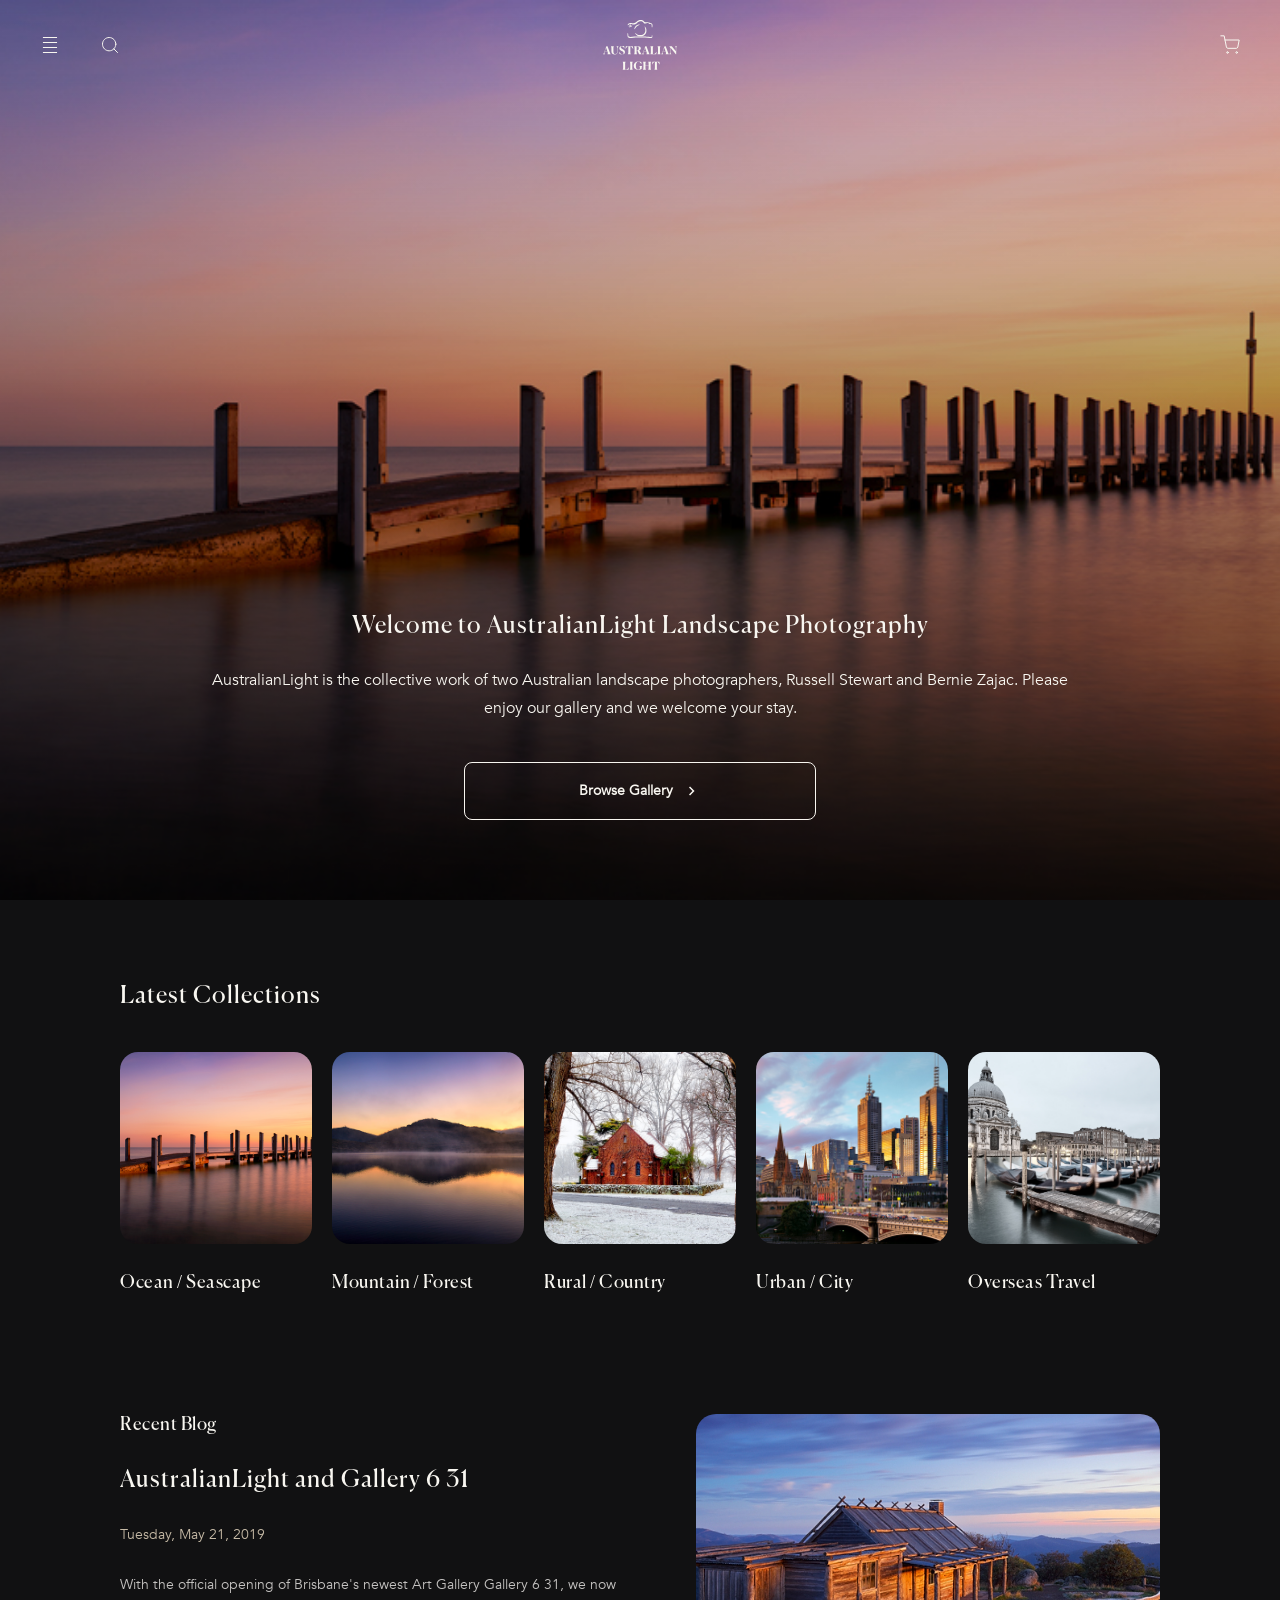
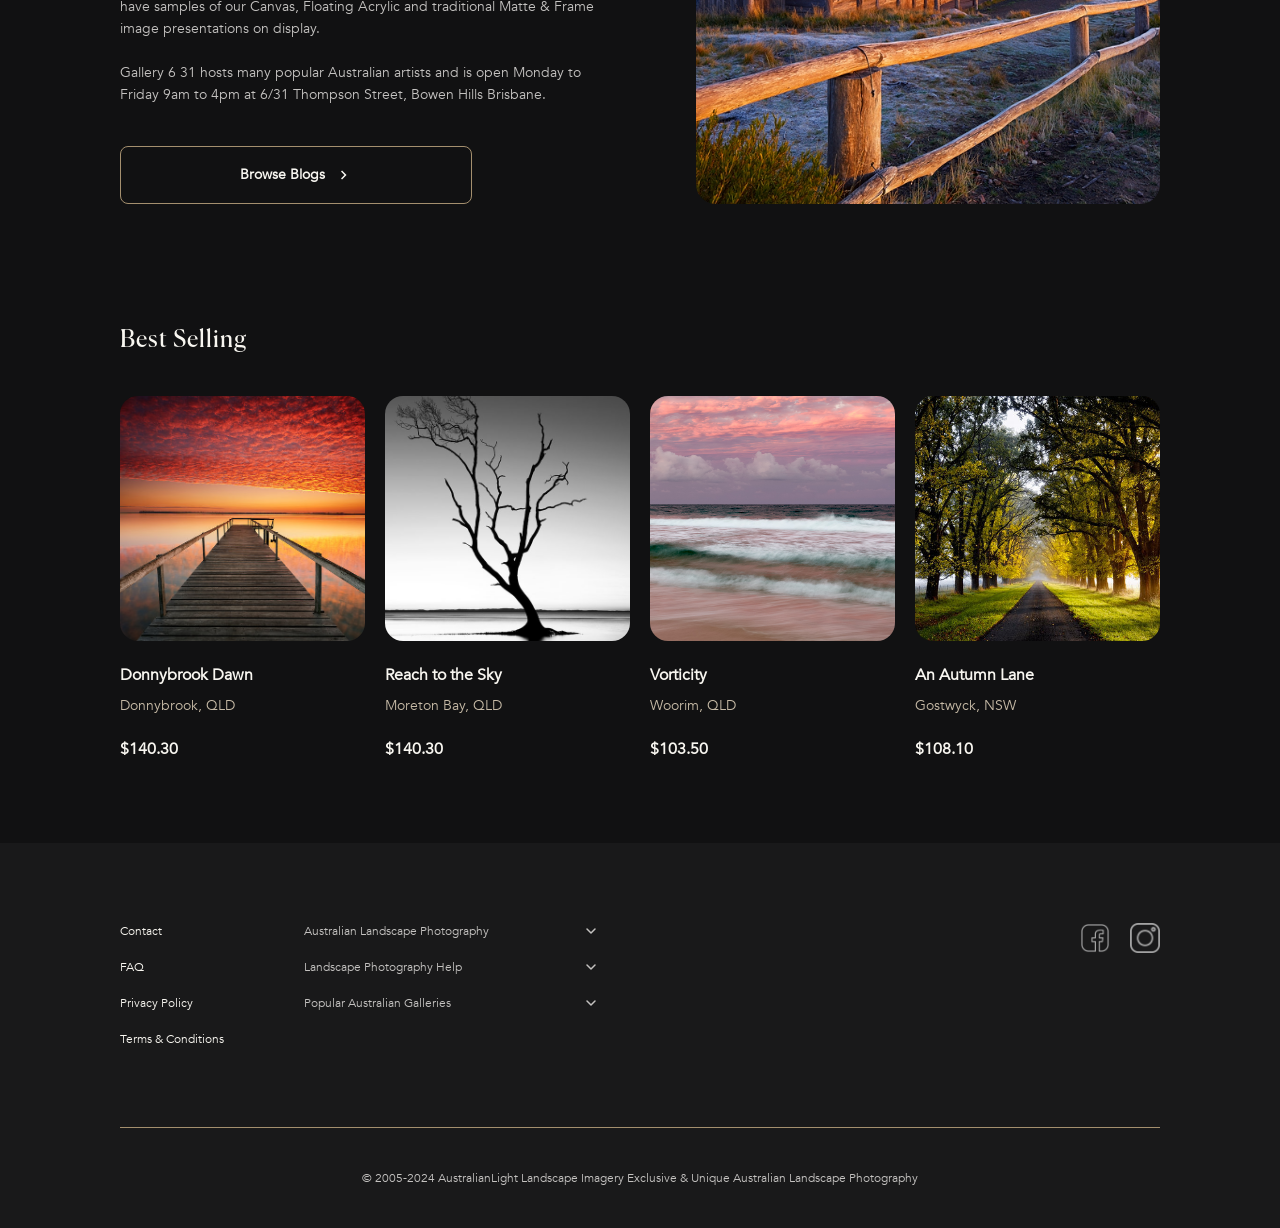
==== commit 8b567689: "Fix the responsive break for search and cart panels." ====
--- a/index.html
+++ b/index.html
@@ -527,7 +527,7 @@
 
     <div class="footer-bottom">
         <div class="footer-divider"></div>
-        <p class="caption">© 2005-2024 AustralianLight Landscape Imagery Exclusive & Unique Australian Landscape Photography</p>
+        <p class="caption-para">© 2005-2024 AustralianLight Landscape Imagery Exclusive & Unique Australian Landscape Photography</p>
     </div>
 </footer>
 
--- a/styles.css
+++ b/styles.css
@@ -1064,14 +1064,23 @@
     margin-bottom: 20px;
 }
 
+.cart-checkout-btn:hover {
+    background-color: var(--color-accent-light);
+}
+
 .cart-paypal-btn {
     border: 1px solid var(--color-accent);
     color: var(--color-text-primary);
 }
 
+.cart-paypal-btn:hover {
+    background-color: var(--color-accent-light);
+    color: var(--color-bg-primary);
+}
+
 .cart-paypal-btn:disabled,
 .cart-checkout-btn:disabled {
-    opacity: 0.35;
+    opacity: 50%;
     cursor: default;
 }
 
@@ -1295,6 +1304,24 @@
         margin-left: calc(-1 * 20px);
     }
 
+    .search-panel.open, .cart-panel.open {
+        width: 100vw;
+    }
+
+    .search-inner, .cart-top, .cart-bottom {
+        width: 100%;
+        box-sizing: border-box;
+        padding: 30px 20px;
+    }
+
+    .cart-top {
+        padding: 30px 20px 20px;
+    }
+
+    .cart-items {
+        padding: 0 20px 30px;
+    }
+
     .footer {
         margin-top: 40px;
     }
